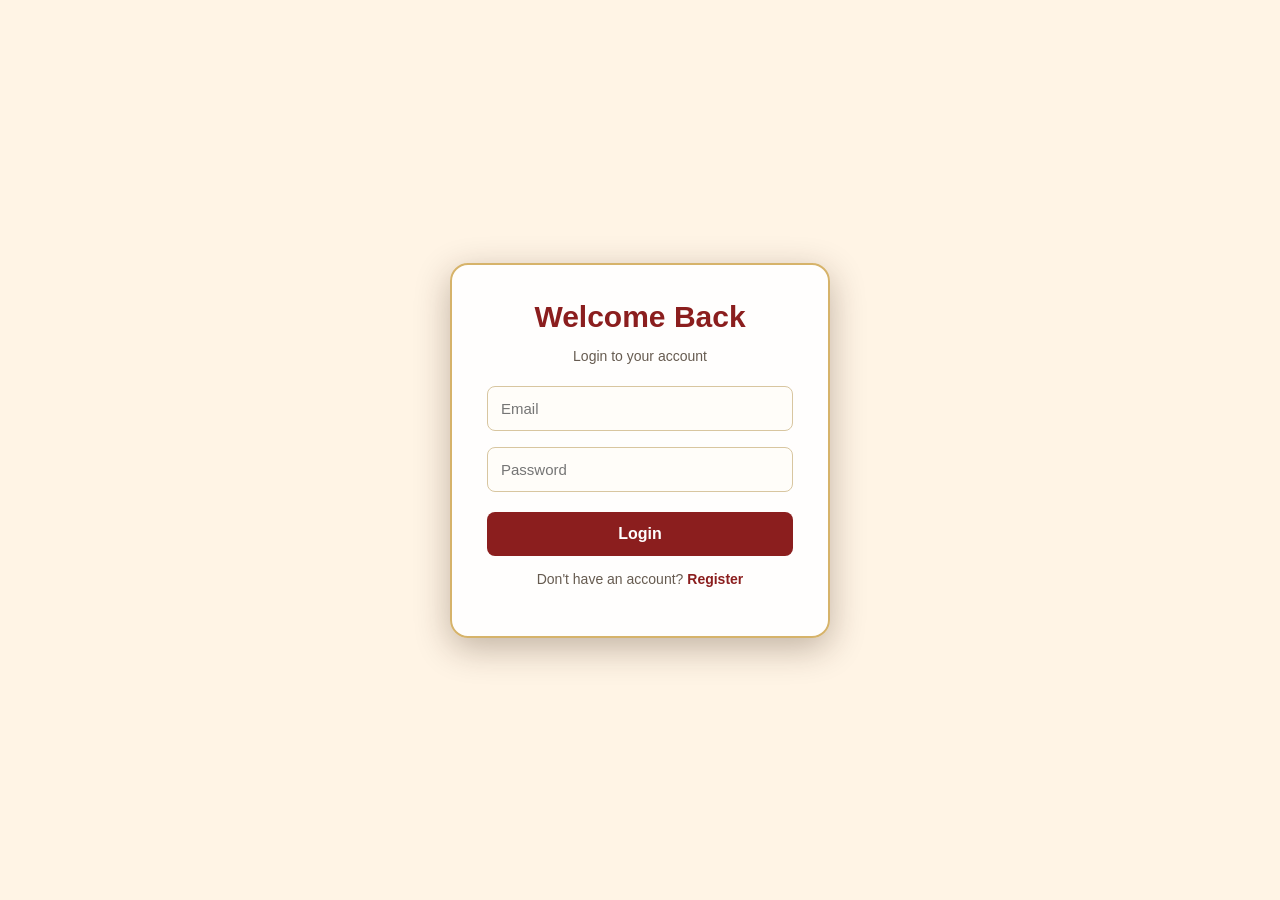
==== src/main/resources/static/index.html @ 5bc6eba5 "Add full stack ecommerce application" ====
<!DOCTYPE html>
<html lang="en">

<head>
    <meta charset="UTF-8">
    <meta name="viewport" content="width=device-width, initial-scale=1.0">
    <title>E-Commerce Product Store</title>
    <link rel="stylesheet" href="style.css">
</head>

<body>

    <script>
        if (!localStorage.getItem("loggedInUser")) {
            window.location.href = "login.html";
        }
    </script>

    <h1>E-Commerce Product Store</h1>

    <h2>Add Product</h2>

    <input id="name" placeholder="Product Name">
    <input id="price" type="number" placeholder="Price">
    <input id="category" placeholder="Category">
    <input id="quantity" type="number" placeholder="Quantity">
    <input id="imageUrl" placeholder="Image URL">

    <button onclick="addProduct()">Add Product</button>

    <hr>

    <h2>Products</h2>

    <input
        id="search"
        placeholder="Search products..."
        oninput="filterProducts()"
    >

    <select id="categoryFilter" onchange="filterProducts()">
        <option value="">All Categories</option>
    </select>

    <div id="products"></div>

    <hr>

    <h2>🛒 My Shopping Cart</h2>

    <p>Items in Cart: <strong id="cartCount">0</strong></p>

    <div id="cartItems"></div>

    <h3>Total Amount: <span id="cartTotal">₹0.00</span></h3>

    <button onclick="goToPayment()">
        Proceed to Payment 💳
    </button>

    <script src="app.js"></script>

    <script>
        function displayCart() {
            const cartItemsDiv = document.getElementById("cartItems");
            const cart = JSON.parse(localStorage.getItem("cart")) || [];

            cartItemsDiv.innerHTML = "";

            if (cart.length === 0) {
                cartItemsDiv.innerHTML = "<p>Your cart is empty.</p>";
                document.getElementById("cartCount").textContent = "0";
                document.getElementById("cartTotal").textContent = "₹0.00";
                return;
            }

            let total = 0;
            let count = 0;

            cart.forEach((item, index) => {
                const subtotal = item.price * item.cartQuantity;

                total += subtotal;
                count += item.cartQuantity;

                const div = document.createElement("div");

                const name = document.createElement("h3");
                name.textContent = item.name;

                const price = document.createElement("p");
                price.textContent = "Price: ₹" + item.price;

                const quantity = document.createElement("p");
                quantity.textContent = "Quantity: " + item.cartQuantity;

                const subtotalText = document.createElement("p");
                subtotalText.textContent = "Subtotal: ₹" + subtotal.toFixed(2);

                const removeButton = document.createElement("button");
                removeButton.textContent = "Remove";
                removeButton.onclick = function () {
                    removeCartItem(index);
                };

                div.appendChild(name);
                div.appendChild(price);
                div.appendChild(quantity);
                div.appendChild(subtotalText);
                div.appendChild(removeButton);

                cartItemsDiv.appendChild(div);
            });

            document.getElementById("cartCount").textContent = count;
            document.getElementById("cartTotal").textContent =
                "₹" + total.toFixed(2);
        }

        function removeCartItem(index) {
            const cart = JSON.parse(localStorage.getItem("cart")) || [];

            cart.splice(index, 1);

            localStorage.setItem("cart", JSON.stringify(cart));

            displayCart();
        }

        function goToPayment() {
            const cart = JSON.parse(localStorage.getItem("cart")) || [];

            if (cart.length === 0) {
                alert("Please add products to your cart first.");
                return;
            }

            window.location.href = "payment.html";
        }

        displayCart();
    </script>

</body>
</html>
---- src/main/resources/static/style.css ----
/* ===== GLOBAL STYLING ===== */
* {
    box-sizing: border-box;
}

html {
    scroll-behavior: smooth;
}

body {
    font-family: 'Segoe UI', Arial, sans-serif;
    background-color: #fff8eb;
    background-image:
        radial-gradient(circle at 10% 20%, #ffe9b8 0 3px, transparent 4px),
        radial-gradient(circle at 85% 35%, #ffdfc9 0 4px, transparent 5px),
        radial-gradient(circle at 20% 80%, #ffe6a6 0 3px, transparent 4px),
        radial-gradient(circle at 90% 85%, #ffd8df 0 4px, transparent 5px);
    background-size: 120px 120px;
    background-attachment: fixed;
    margin: 0;
    padding: 35px 5%;
    color: #292323;
}

/* ===== MAIN HEADING ===== */
h1 {
    text-align: center;
    color: #282020;
    font-size: 38px;
    font-weight: 800;
    letter-spacing: 2px;
    margin: 10px 0 35px;
    text-transform: uppercase;
}

h1::after {
    content: "🎁 ✨ 🛍️ ✨ 🎁";
    display: block;
    font-size: 20px;
    letter-spacing: 8px;
    margin: 12px auto 0;
    color: #c18b25;
}

h2 {
    color: #30231f;
    font-size: 25px;
    margin-top: 35px;
    margin-bottom: 20px;
}

/* ===== FORM INPUTS ===== */
#name,
#price,
#category,
#quantity,
#imageUrl {
    padding: 13px 15px;
    margin: 6px 4px;
    border: 1px solid #eadbc0;
    border-radius: 10px;
    font-size: 14px;
    background: #ffffff;
    color: #292323;
    transition: all 0.25s ease;
}

#name:focus,
#price:focus,
#category:focus,
#quantity:focus,
#imageUrl:focus {
    outline: none;
    border-color: #d9a52e;
    box-shadow: 0 0 0 3px rgba(217, 165, 46, 0.18);
}

/* ===== BUTTONS ===== */
button {
    padding: 12px 20px;
    margin: 5px;
    border: none;
    border-radius: 9px;
    cursor: pointer;
    background: linear-gradient(135deg, #f5c34d, #e5a92e);
    color: #30200a;
    font-size: 14px;
    font-weight: 700;
    transition: all 0.25s ease;
}

button:hover {
    background: linear-gradient(135deg, #292323, #51403a);
    color: #ffffff;
    transform: translateY(-2px);
    box-shadow: 0 5px 14px rgba(83, 56, 24, 0.15);
}

/* ===== PRODUCT GRID ===== */
#products {
    display: grid;
    grid-template-columns: repeat(auto-fit, minmax(230px, 1fr));
    gap: 24px;
    margin-top: 25px;
    align-items: stretch;
}

/* ===== PRODUCT CARDS ===== */
#products div {
    background: rgba(255, 255, 255, 0.96);
    padding: 17px;
    width: 100%;
    min-width: 0;
    border: 1px solid #f0e4d0;
    border-radius: 17px;
    box-shadow: 0 5px 20px rgba(112, 79, 34, 0.08);
    transition: transform 0.3s ease, box-shadow 0.3s ease;
}

#products div:hover {
    transform: translateY(-6px);
    box-shadow: 0 12px 28px rgba(112, 79, 34, 0.16);
    border-color: #e8c36f;
}

/* ===== PRODUCT IMAGES ===== */
#products img {
    width: 100%;
    height: 200px;
    object-fit: contain;
    background: #fffaf1;
    border-radius: 12px;
    padding: 10px;
    margin-bottom: 12px;
    transition: transform 0.3s ease;
}

#products div:hover img {
    transform: scale(1.04);
}

/* ===== PRODUCT NAME ===== */
#products h3 {
    color: #30231f;
    font-size: 18px;
    margin: 10px 0;
    font-weight: 750;
}

/* ===== PRODUCT DETAILS ===== */
#products p {
    color: #766b63;
    font-size: 14px;
    line-height: 1.6;
    margin: 8px 0;
}

/* ===== PRODUCT PRICE ===== */
#products p:first-of-type {
    font-size: 19px;
    font-weight: 800;
    color: #bd8120;
}

/* ===== PRODUCT INPUTS ===== */
#products input {
    width: 75px;
    padding: 9px;
    margin: 8px 0;
    border: 1px solid #eadbc0;
    border-radius: 7px;
    font-size: 14px;
}

#products input:focus {
    outline: none;
    border-color: #d9a52e;
}

/* ===== PRODUCT BUTTONS ===== */
#products button {
    padding: 10px 12px;
    margin: 5px 3px;
    font-size: 12px;
}

#products button:first-of-type {
    background: linear-gradient(135deg, #f5c34d, #e5a92e);
    color: #30200a;
}

#products button:first-of-type:hover {
    background: #302323;
    color: #ffffff;
}

#products button:last-of-type {
    background: #e65b5b;
    color: #ffffff;
}

#products button:last-of-type:hover {
    background: #b52c2c;
}

/* ===== CART SECTION ===== */
#cartItems {
    display: flex;
    flex-direction: column;
    gap: 12px;
    margin-top: 20px;
}

#cartItems > div {
    background: #ffffff;
    border: 1px solid #f0e4d0;
    border-radius: 12px;
    padding: 16px;
    box-shadow: 0 3px 12px rgba(112, 79, 34, 0.06);
}

/* ===== CART COUNT ===== */
#cartCount {
    display: inline-block;
    color: #ffffff;
    background: #e7ae32;
    border-radius: 20px;
    padding: 4px 10px;
}

/* ===== CART TOTAL ===== */
#cartTotal {
    color: #bd8120;
    font-size: 25px;
    font-weight: 800;
}

/* ===== SEARCH AND FILTER ===== */
input[type="text"],
input[type="number"],
input[type="url"],
select {
    max-width: 100%;
}

/* ===== GENERAL LINKS ===== */
a {
    color: #a66d12;
    text-decoration: none;
    transition: color 0.2s ease;
}

a:hover {
    color: #e1a62c;
}

/* ===== RESPONSIVE DESIGN ===== */
@media (max-width: 768px) {
    body {
        padding: 20px 15px;
    }

    h1 {
        font-size: 27px;
        letter-spacing: 1px;
    }

    h2 {
        font-size: 21px;
    }

    #name,
    #price,
    #category,
    #quantity,
    #imageUrl {
        width: 100%;
        margin: 6px 0;
    }

    #products {
        grid-template-columns: repeat(auto-fit, minmax(155px, 1fr));
        gap: 14px;
    }

    #products div {
        padding: 12px;
    }

    #products img {
        height: 155px;
    }

    #products h3 {
        font-size: 16px;
    }

    button {
        padding: 11px 14px;
    }
}

@media (max-width: 380px) {
    #products {
        grid-template-columns: 1fr;
    }
}
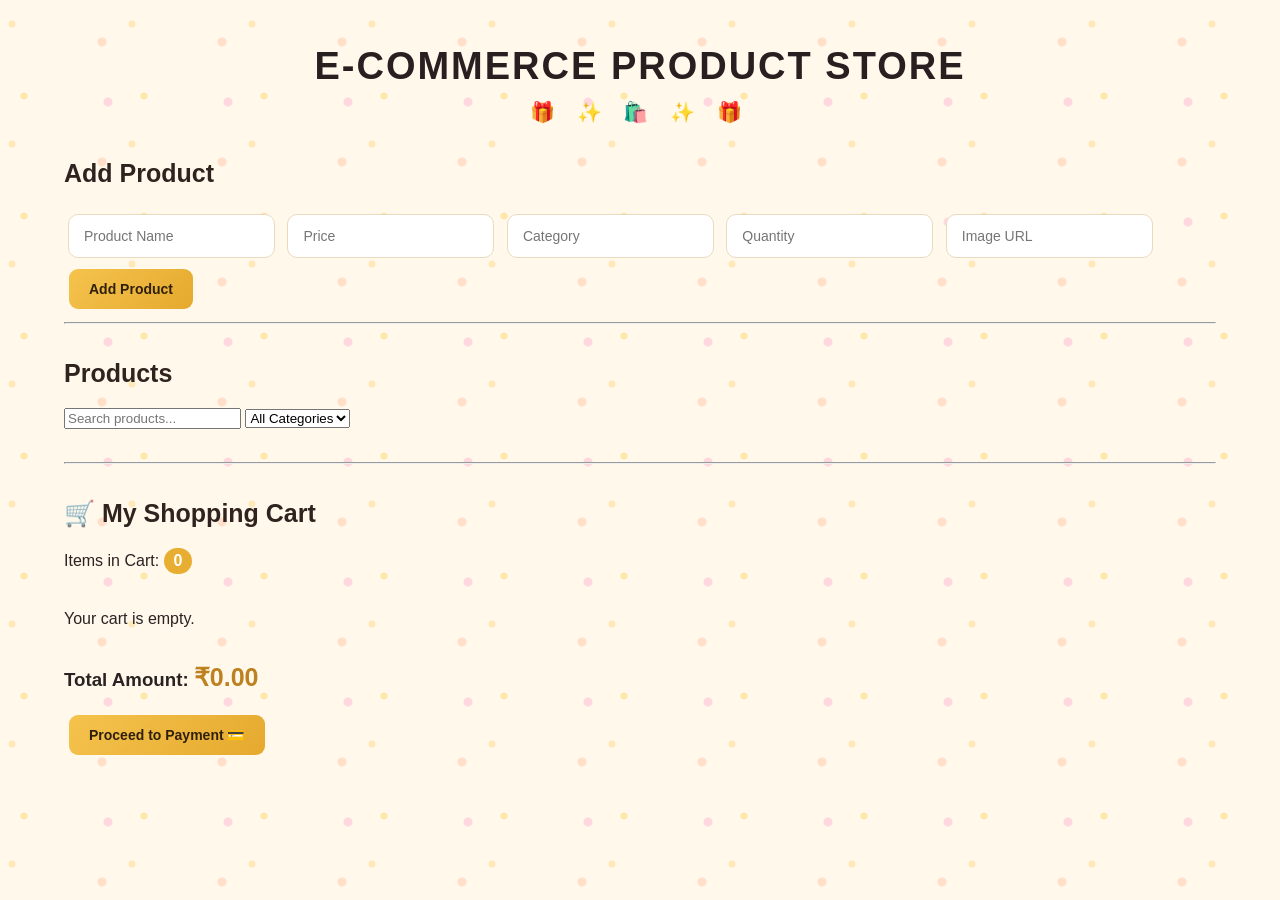
==== commit 1ff9bb70: "Open product store without login" ====
--- a/src/main/resources/static/index.html
+++ b/src/main/resources/static/index.html
@@ -9,12 +9,6 @@
 </head>
 
 <body>
-
-    <script>
-        if (!localStorage.getItem("loggedInUser")) {
-            window.location.href = "login.html";
-        }
-    </script>
 
     <h1>E-Commerce Product Store</h1>
 
@@ -95,10 +89,12 @@
                 quantity.textContent = "Quantity: " + item.cartQuantity;
 
                 const subtotalText = document.createElement("p");
-                subtotalText.textContent = "Subtotal: ₹" + subtotal.toFixed(2);
+                subtotalText.textContent =
+                    "Subtotal: ₹" + subtotal.toFixed(2);
 
                 const removeButton = document.createElement("button");
                 removeButton.textContent = "Remove";
+
                 removeButton.onclick = function () {
                     removeCartItem(index);
                 };
